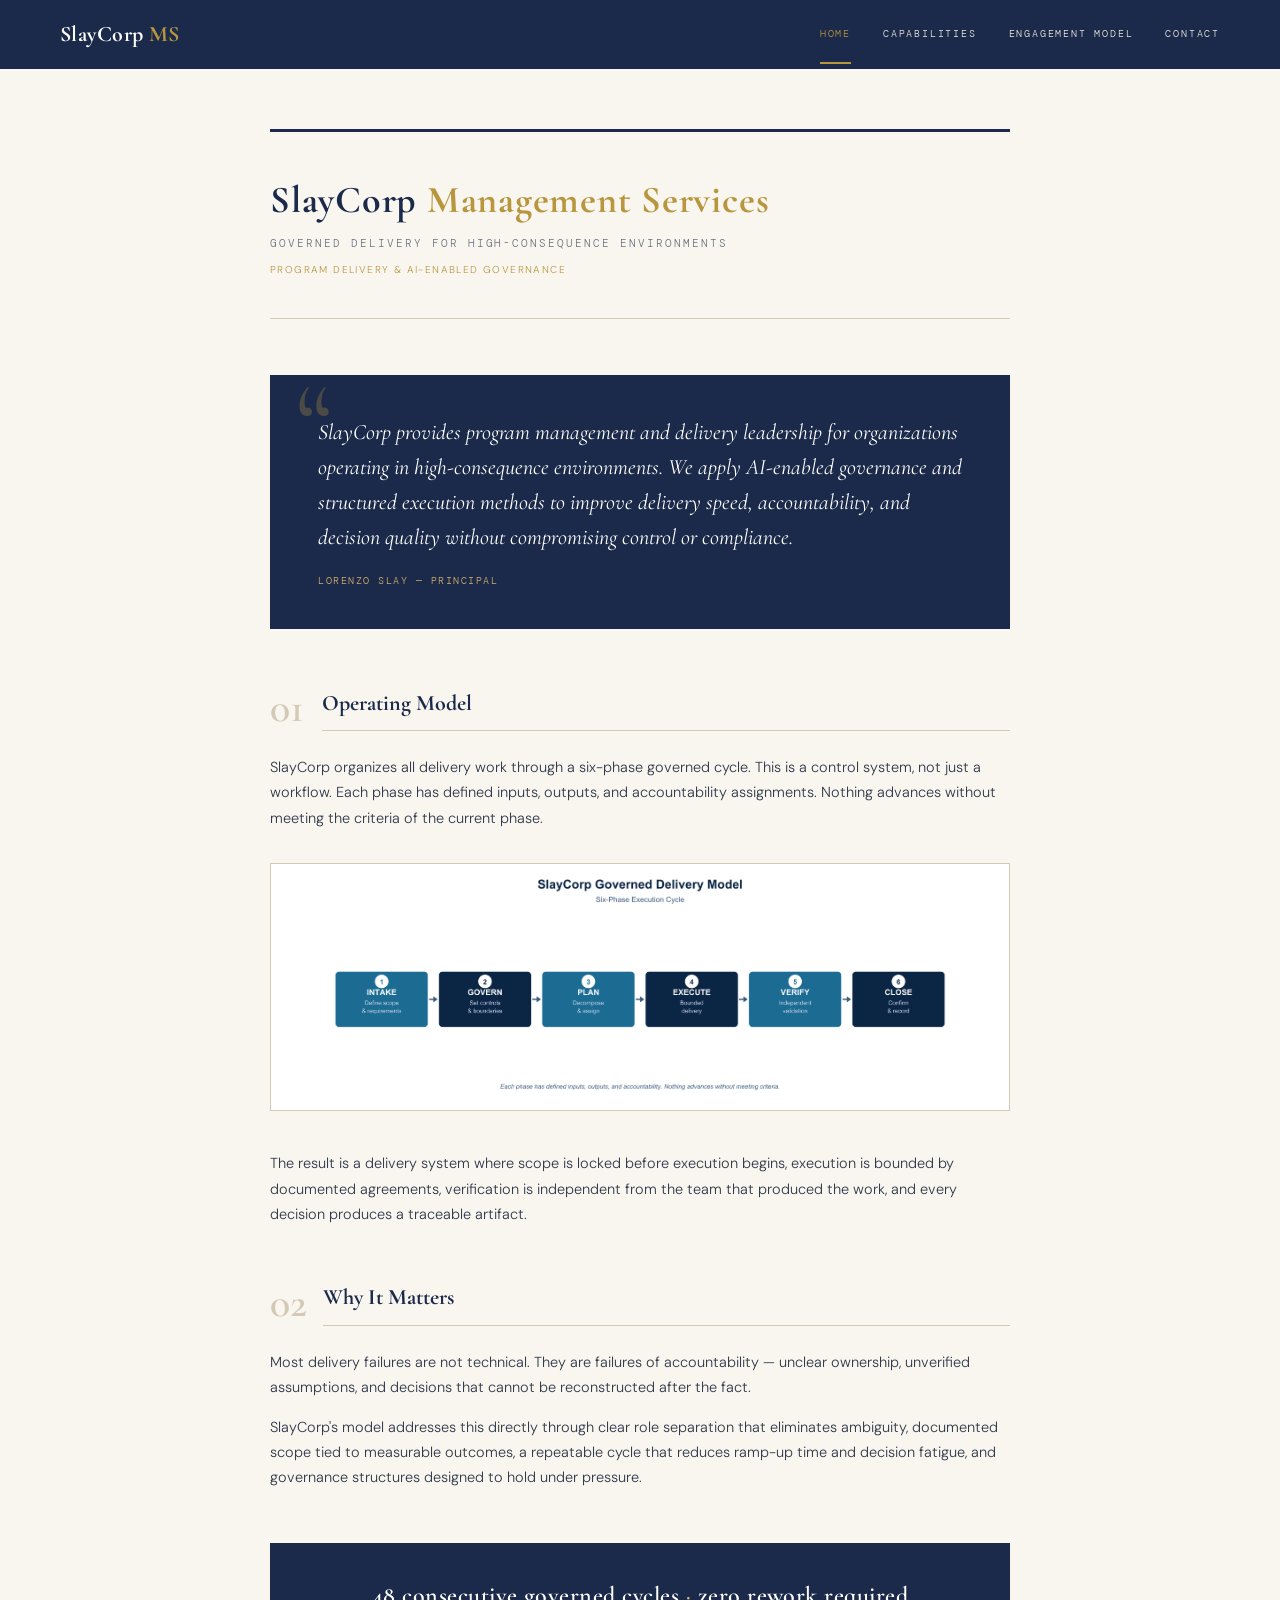
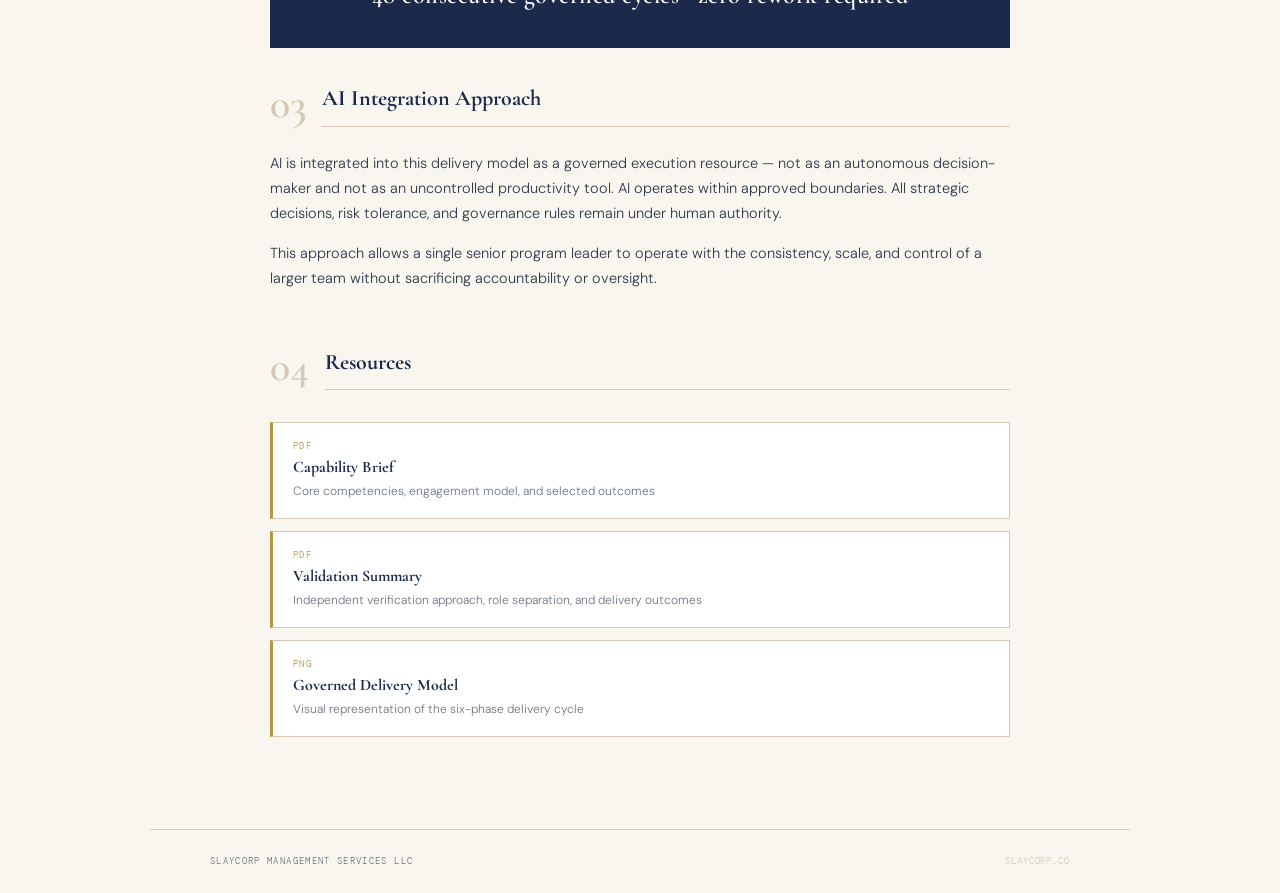
==== index.html @ b7ca0989 "Add SlayCorp.co four-page website — SC-SITE-001 Four-page static site for SlayCorp Management Servic" ====
<!DOCTYPE html>
<html lang="en">
<head>
<meta charset="UTF-8">
<meta name="viewport" content="width=device-width, initial-scale=1.0">
<title>SlayCorp Management Services — Governed Delivery for High-Consequence Environments</title>
<meta name="description" content="SlayCorp delivers complex programs using a governance-first execution model designed for high-consequence environments.">
<link href="https://fonts.googleapis.com/css2?family=Cormorant+Garamond:ital,wght@0,400;0,600;0,700;1,400&family=DM+Sans:wght@300;400;500&family=DM+Mono:wght@400&display=swap" rel="stylesheet">
<link rel="stylesheet" href="styles.css">
</head>
<body>

<!-- NAVIGATION -->
<nav class="site-nav">
  <a href="index.html" class="nav-brand">SlayCorp <span>MS</span></a>
  <button class="nav-toggle" aria-label="Toggle navigation" onclick="document.querySelector('.nav-links').classList.toggle('open')">&#9776;</button>
  <ul class="nav-links">
    <li><a href="index.html" class="active">Home</a></li>
    <li><a href="capabilities.html">Capabilities</a></li>
    <li><a href="engagement.html">Engagement Model</a></li>
    <li><a href="contact.html">Contact</a></li>
  </ul>
</nav>

<div class="page">

  <!-- HERO -->
  <div class="hero">
    <div class="hero-company">SlayCorp <span>Management Services</span></div>
    <div class="hero-tagline">Governed Delivery for High-Consequence Environments</div>
    <div class="hero-subtitle">Program Delivery &amp; AI-Enabled Governance</div>
  </div>

  <!-- EXECUTIVE POSITIONING -->
  <div class="opening">
    <p>SlayCorp provides program management and delivery leadership for organizations operating in high-consequence environments. We apply AI-enabled governance and structured execution methods to improve delivery speed, accountability, and decision quality without compromising control or compliance.</p>
    <div class="opening-attr">Lorenzo Slay — Principal</div>
  </div>

  <!-- OPERATING MODEL -->
  <div class="section">
    <div class="section-header">
      <div class="section-num">01</div>
      <div class="section-title">Operating Model</div>
    </div>
    <p>SlayCorp organizes all delivery work through a six-phase governed cycle. This is a control system, not just a workflow. Each phase has defined inputs, outputs, and accountability assignments. Nothing advances without meeting the criteria of the current phase.</p>

    <div class="diagram-container">
      <img src="assets/governed-delivery-model.png" alt="SlayCorp Governed Delivery Model — Intake, Govern, Plan, Execute, Verify, Close">
    </div>

    <p>The result is a delivery system where scope is locked before execution begins, execution is bounded by documented agreements, verification is independent from the team that produced the work, and every decision produces a traceable artifact.</p>
  </div>

  <!-- WHY IT MATTERS -->
  <div class="section">
    <div class="section-header">
      <div class="section-num">02</div>
      <div class="section-title">Why It Matters</div>
    </div>
    <p>Most delivery failures are not technical. They are failures of accountability — unclear ownership, unverified assumptions, and decisions that cannot be reconstructed after the fact.</p>
    <p>SlayCorp's model addresses this directly through clear role separation that eliminates ambiguity, documented scope tied to measurable outcomes, a repeatable cycle that reduces ramp-up time and decision fatigue, and governance structures designed to hold under pressure.</p>
  </div>

  <!-- PULL QUOTE -->
  <div class="pull-quote">
    <div class="pull-quote-text">48 consecutive governed cycles <span>·</span> zero rework required</div>
  </div>

  <!-- AI INTEGRATION -->
  <div class="section">
    <div class="section-header">
      <div class="section-num">03</div>
      <div class="section-title">AI Integration Approach</div>
    </div>
    <p>AI is integrated into this delivery model as a governed execution resource — not as an autonomous decision-maker and not as an uncontrolled productivity tool. AI operates within approved boundaries. All strategic decisions, risk tolerance, and governance rules remain under human authority.</p>
    <p>This approach allows a single senior program leader to operate with the consistency, scale, and control of a larger team without sacrificing accountability or oversight.</p>
  </div>

  <!-- RESOURCES -->
  <div class="section">
    <div class="section-header">
      <div class="section-num">04</div>
      <div class="section-title">Resources</div>
    </div>
    <div class="downloads">
      <a href="assets/slaycorp-capability-brief.pdf" class="download-link" download>
        <div>
          <div class="download-label">PDF</div>
          <div class="download-title">Capability Brief</div>
          <div class="download-desc">Core competencies, engagement model, and selected outcomes</div>
        </div>
      </a>
      <a href="assets/validation-summary.pdf" class="download-link" download>
        <div>
          <div class="download-label">PDF</div>
          <div class="download-title">Validation Summary</div>
          <div class="download-desc">Independent verification approach, role separation, and delivery outcomes</div>
        </div>
      </a>
      <a href="assets/governed-delivery-model.png" class="download-link" download>
        <div>
          <div class="download-label">PNG</div>
          <div class="download-title">Governed Delivery Model</div>
          <div class="download-desc">Visual representation of the six-phase delivery cycle</div>
        </div>
      </a>
    </div>
  </div>

</div>

<!-- FOOTER -->
<footer class="site-footer">
  <div class="footer-left">SlayCorp Management Services LLC</div>
  <div class="footer-right">slaycorp.co</div>
</footer>

</body>
</html>
---- styles.css ----
/* ── SlayCorp Design System ──────────────────────────
   Extracted from SlayCorp_EngagementProposal_1.html
   Authoritative visual specification per SC-SITE-001
   ──────────────────────────────────────────────────── */

:root {
  --ink: #0f1923;
  --navy: #1B2A4A;
  --gold: #B8963E;
  --gold-light: #D4AF6A;
  --cream: #F9F6F0;
  --mist: #EEE9E0;
  --gray: #6B7280;
  --rule: #D4C9B5;
  --white: #FFFFFF;
}

* { margin: 0; padding: 0; box-sizing: border-box; }

body {
  background: var(--cream);
  color: var(--ink);
  font-family: 'DM Sans', sans-serif;
  font-weight: 300;
  line-height: 1.7;
}

a { color: var(--gold); text-decoration: none; transition: color 0.2s; }
a:hover { color: var(--gold-light); }

/* ── NAVIGATION ─────────────────────────────────── */
.site-nav {
  background: var(--navy);
  padding: 0 60px;
  display: flex;
  justify-content: space-between;
  align-items: center;
  position: sticky;
  top: 0;
  z-index: 100;
}

.nav-brand {
  font-family: 'Cormorant Garamond', serif;
  font-weight: 700;
  font-size: 22px;
  color: var(--white);
  letter-spacing: 0.02em;
  padding: 16px 0;
}

.nav-brand span { color: var(--gold); }

.nav-links {
  display: flex;
  gap: 32px;
  list-style: none;
}

.nav-links a {
  font-family: 'DM Mono', monospace;
  font-size: 10px;
  letter-spacing: 0.18em;
  text-transform: uppercase;
  color: var(--mist);
  padding: 20px 0;
  display: block;
  border-bottom: 2px solid transparent;
  transition: color 0.2s, border-color 0.2s;
}

.nav-links a:hover,
.nav-links a.active {
  color: var(--gold);
  border-bottom-color: var(--gold);
}

.nav-toggle {
  display: none;
  background: none;
  border: none;
  color: var(--white);
  font-size: 24px;
  cursor: pointer;
  padding: 16px 0;
}

/* ── PAGE CONTAINER ─────────────────────────────── */
.page {
  max-width: 860px;
  margin: 0 auto;
  padding: 60px 60px 40px;
}

/* ── MASTHEAD / HERO ────────────────────────────── */
.hero {
  border-top: 3px solid var(--navy);
  border-bottom: 1px solid var(--rule);
  padding: 48px 0 40px;
  margin-bottom: 56px;
}

.hero-company {
  font-family: 'Cormorant Garamond', serif;
  font-weight: 700;
  font-size: 38px;
  letter-spacing: 0.02em;
  color: var(--navy);
  line-height: 1.1;
}

.hero-company span { color: var(--gold); }

.hero-tagline {
  font-family: 'DM Mono', monospace;
  font-size: 11px;
  letter-spacing: 0.18em;
  color: var(--gray);
  text-transform: uppercase;
  margin-top: 12px;
}

.hero-subtitle {
  font-family: 'DM Sans', sans-serif;
  font-size: 10px;
  letter-spacing: 0.14em;
  text-transform: uppercase;
  color: var(--gold);
  margin-top: 8px;
}

/* ── OPENING STATEMENT ──────────────────────────── */
.opening {
  background: var(--navy);
  color: var(--white);
  padding: 40px 48px;
  margin-bottom: 56px;
  position: relative;
}

.opening::before {
  content: '\201C';
  font-family: 'Cormorant Garamond', serif;
  font-size: 120px;
  color: var(--gold);
  opacity: 0.3;
  position: absolute;
  top: -10px;
  left: 24px;
  line-height: 1;
}

.opening p {
  font-family: 'Cormorant Garamond', serif;
  font-size: 22px;
  font-weight: 400;
  font-style: italic;
  line-height: 1.6;
  color: var(--white);
  position: relative;
  z-index: 1;
}

.opening-attr {
  font-family: 'DM Mono', monospace;
  font-size: 10px;
  letter-spacing: 0.15em;
  color: var(--gold-light);
  margin-top: 16px;
  text-transform: uppercase;
  position: relative;
  z-index: 1;
}

/* ── SECTIONS ───────────────────────────────────── */
.section { margin-bottom: 52px; }

.section-header {
  display: flex;
  align-items: center;
  gap: 16px;
  margin-bottom: 24px;
}

.section-num {
  font-family: 'Cormorant Garamond', serif;
  font-size: 42px;
  font-weight: 600;
  color: var(--rule);
  line-height: 1;
  min-width: 36px;
}

.section-title {
  font-family: 'Cormorant Garamond', serif;
  font-size: 22px;
  font-weight: 700;
  color: var(--navy);
  border-bottom: 1px solid var(--rule);
  padding-bottom: 8px;
  flex: 1;
}

.section p {
  font-size: 14.5px;
  color: #2D3748;
  margin-bottom: 14px;
  line-height: 1.75;
}

/* ── CAPABILITY CARDS ───────────────────────────── */
.capability-grid {
  display: grid;
  grid-template-columns: 1fr;
  gap: 16px;
  margin: 24px 0;
}

.capability-card {
  border-top: 3px solid var(--gold);
  background: var(--white);
  padding: 24px;
}

.capability-card h3 {
  font-family: 'Cormorant Garamond', serif;
  font-size: 17px;
  font-weight: 700;
  color: var(--navy);
  margin-bottom: 10px;
}

.capability-card p {
  font-size: 13.5px;
  color: var(--gray);
  line-height: 1.65;
}

/* ── DIFFERENTIATOR CARDS ───────────────────────── */
.diff-grid {
  display: grid;
  grid-template-columns: repeat(2, 1fr);
  gap: 16px;
  margin: 24px 0;
}

.diff-card {
  border-left: 3px solid var(--gold);
  background: var(--white);
  padding: 20px 24px;
}

.diff-card h3 {
  font-family: 'DM Mono', monospace;
  font-size: 10px;
  letter-spacing: 0.14em;
  text-transform: uppercase;
  color: var(--gold);
  margin-bottom: 8px;
}

.diff-card p {
  font-size: 13px;
  color: var(--ink);
  line-height: 1.65;
}

/* ── ENGAGEMENT MODEL PATH ──────────────────────── */
.path-row {
  display: grid;
  grid-template-columns: repeat(4, 1fr);
  gap: 0;
  margin: 24px 0;
}

.path-step {
  padding: 24px 18px;
  background: var(--white);
  border-top: 2px solid var(--rule);
  position: relative;
}

.path-step.active {
  border-top-color: var(--gold);
  background: var(--navy);
}

.path-step::after {
  content: '\2192';
  position: absolute;
  right: -10px;
  top: 50%;
  transform: translateY(-50%);
  color: var(--gold);
  font-size: 16px;
  z-index: 2;
}

.path-step:last-child::after { display: none; }

.path-phase {
  font-family: 'DM Mono', monospace;
  font-size: 9px;
  letter-spacing: 0.2em;
  text-transform: uppercase;
  color: var(--gold);
  margin-bottom: 6px;
}

.path-title {
  font-family: 'Cormorant Garamond', serif;
  font-size: 15px;
  font-weight: 700;
  color: var(--navy);
  margin-bottom: 6px;
  line-height: 1.3;
}

.path-step.active .path-title { color: var(--white); }

.path-detail {
  font-size: 12px;
  color: var(--gray);
  line-height: 1.6;
}

.path-step.active .path-detail { color: #9BADC0; }

/* ── PULL QUOTE ─────────────────────────────────── */
.pull-quote {
  background: var(--navy);
  padding: 36px 48px;
  margin: 32px 0;
  text-align: center;
}

.pull-quote-text {
  font-family: 'Cormorant Garamond', serif;
  font-size: 24px;
  font-weight: 600;
  color: var(--white);
  letter-spacing: 0.02em;
  line-height: 1.4;
}

.pull-quote-text span {
  color: var(--gold-light);
}

/* ── SCOPE TABLE ────────────────────────────────── */
.scope-table {
  width: 100%;
  border-collapse: collapse;
  margin: 16px 0;
}

.scope-table thead tr { background: var(--navy); }

.scope-table thead th {
  font-family: 'DM Mono', monospace;
  font-size: 9px;
  letter-spacing: 0.18em;
  text-transform: uppercase;
  color: var(--white);
  padding: 12px 16px;
  text-align: left;
  font-weight: 400;
}

.scope-table tbody tr { border-bottom: 1px solid var(--rule); }
.scope-table tbody tr:nth-child(even) { background: var(--mist); }

.scope-table tbody td {
  padding: 14px 16px;
  font-size: 13.5px;
  vertical-align: top;
  line-height: 1.6;
}

.scope-table tbody td:first-child {
  font-family: 'Cormorant Garamond', serif;
  font-size: 15px;
  font-weight: 700;
  color: var(--navy);
  white-space: nowrap;
  width: 220px;
}

/* ── DELIVERY MODEL DIAGRAM ─────────────────────── */
.diagram-container {
  margin: 32px 0;
  text-align: center;
}

.diagram-container img {
  max-width: 100%;
  height: auto;
  border: 1px solid var(--rule);
}

/* ── CONTACT GRID ───────────────────────────────── */
.contact-grid {
  display: grid;
  grid-template-columns: 1fr 1fr;
  gap: 40px;
  margin: 24px 0;
}

.contact-block {
  padding: 32px;
  border: 1px solid var(--rule);
  background: var(--white);
}

.contact-block h3 {
  font-family: 'DM Mono', monospace;
  font-size: 9px;
  letter-spacing: 0.18em;
  text-transform: uppercase;
  color: var(--gold);
  margin-bottom: 16px;
}

.contact-block p {
  font-size: 14px;
  line-height: 1.8;
  color: var(--ink);
}

.contact-block .name {
  font-family: 'Cormorant Garamond', serif;
  font-size: 20px;
  font-weight: 700;
  color: var(--navy);
  margin-bottom: 4px;
}

.contact-block .title-line {
  font-size: 13px;
  color: var(--gray);
  margin-bottom: 16px;
}

/* ── DOWNLOAD LINKS ─────────────────────────────── */
.downloads {
  margin: 32px 0;
}

.download-link {
  display: flex;
  align-items: center;
  gap: 16px;
  padding: 16px 20px;
  background: var(--white);
  border: 1px solid var(--rule);
  border-left: 3px solid var(--gold);
  margin-bottom: 12px;
  transition: background 0.2s;
}

.download-link:hover {
  background: var(--mist);
}

.download-label {
  font-family: 'DM Mono', monospace;
  font-size: 9px;
  letter-spacing: 0.14em;
  text-transform: uppercase;
  color: var(--gold);
}

.download-title {
  font-family: 'Cormorant Garamond', serif;
  font-size: 16px;
  font-weight: 700;
  color: var(--navy);
}

.download-desc {
  font-size: 12px;
  color: var(--gray);
}

/* ── FOOTER ─────────────────────────────────────── */
.site-footer {
  border-top: 1px solid var(--rule);
  padding: 24px 60px;
  display: flex;
  justify-content: space-between;
  align-items: center;
  max-width: 980px;
  margin: 0 auto;
}

.footer-left {
  font-family: 'DM Mono', monospace;
  font-size: 9px;
  letter-spacing: 0.15em;
  text-transform: uppercase;
  color: var(--gray);
}

.footer-right {
  font-family: 'DM Mono', monospace;
  font-size: 9px;
  letter-spacing: 0.1em;
  color: var(--rule);
  text-transform: uppercase;
}

/* ── RESPONSIVE ─────────────────────────────────── */
@media (max-width: 768px) {
  .site-nav {
    padding: 0 24px;
    flex-wrap: wrap;
  }

  .nav-toggle { display: block; }

  .nav-links {
    display: none;
    flex-direction: column;
    width: 100%;
    gap: 0;
    padding-bottom: 12px;
  }

  .nav-links.open { display: flex; }

  .nav-links a {
    padding: 12px 0;
    border-bottom: none;
  }

  .page { padding: 40px 24px 32px; }

  .hero-company { font-size: 28px; }

  .opening { padding: 28px 24px; }
  .opening p { font-size: 18px; }

  .diff-grid { grid-template-columns: 1fr; }

  .path-row {
    grid-template-columns: 1fr;
    gap: 12px;
  }

  .path-step::after { display: none; }

  .contact-grid { grid-template-columns: 1fr; }

  .pull-quote { padding: 28px 24px; }
  .pull-quote-text { font-size: 20px; }

  .site-footer {
    flex-direction: column;
    gap: 8px;
    text-align: center;
    padding: 24px;
  }
}

@media (max-width: 480px) {
  .hero-company { font-size: 24px; }
  .section-num { font-size: 32px; }
  .section-title { font-size: 18px; }
}
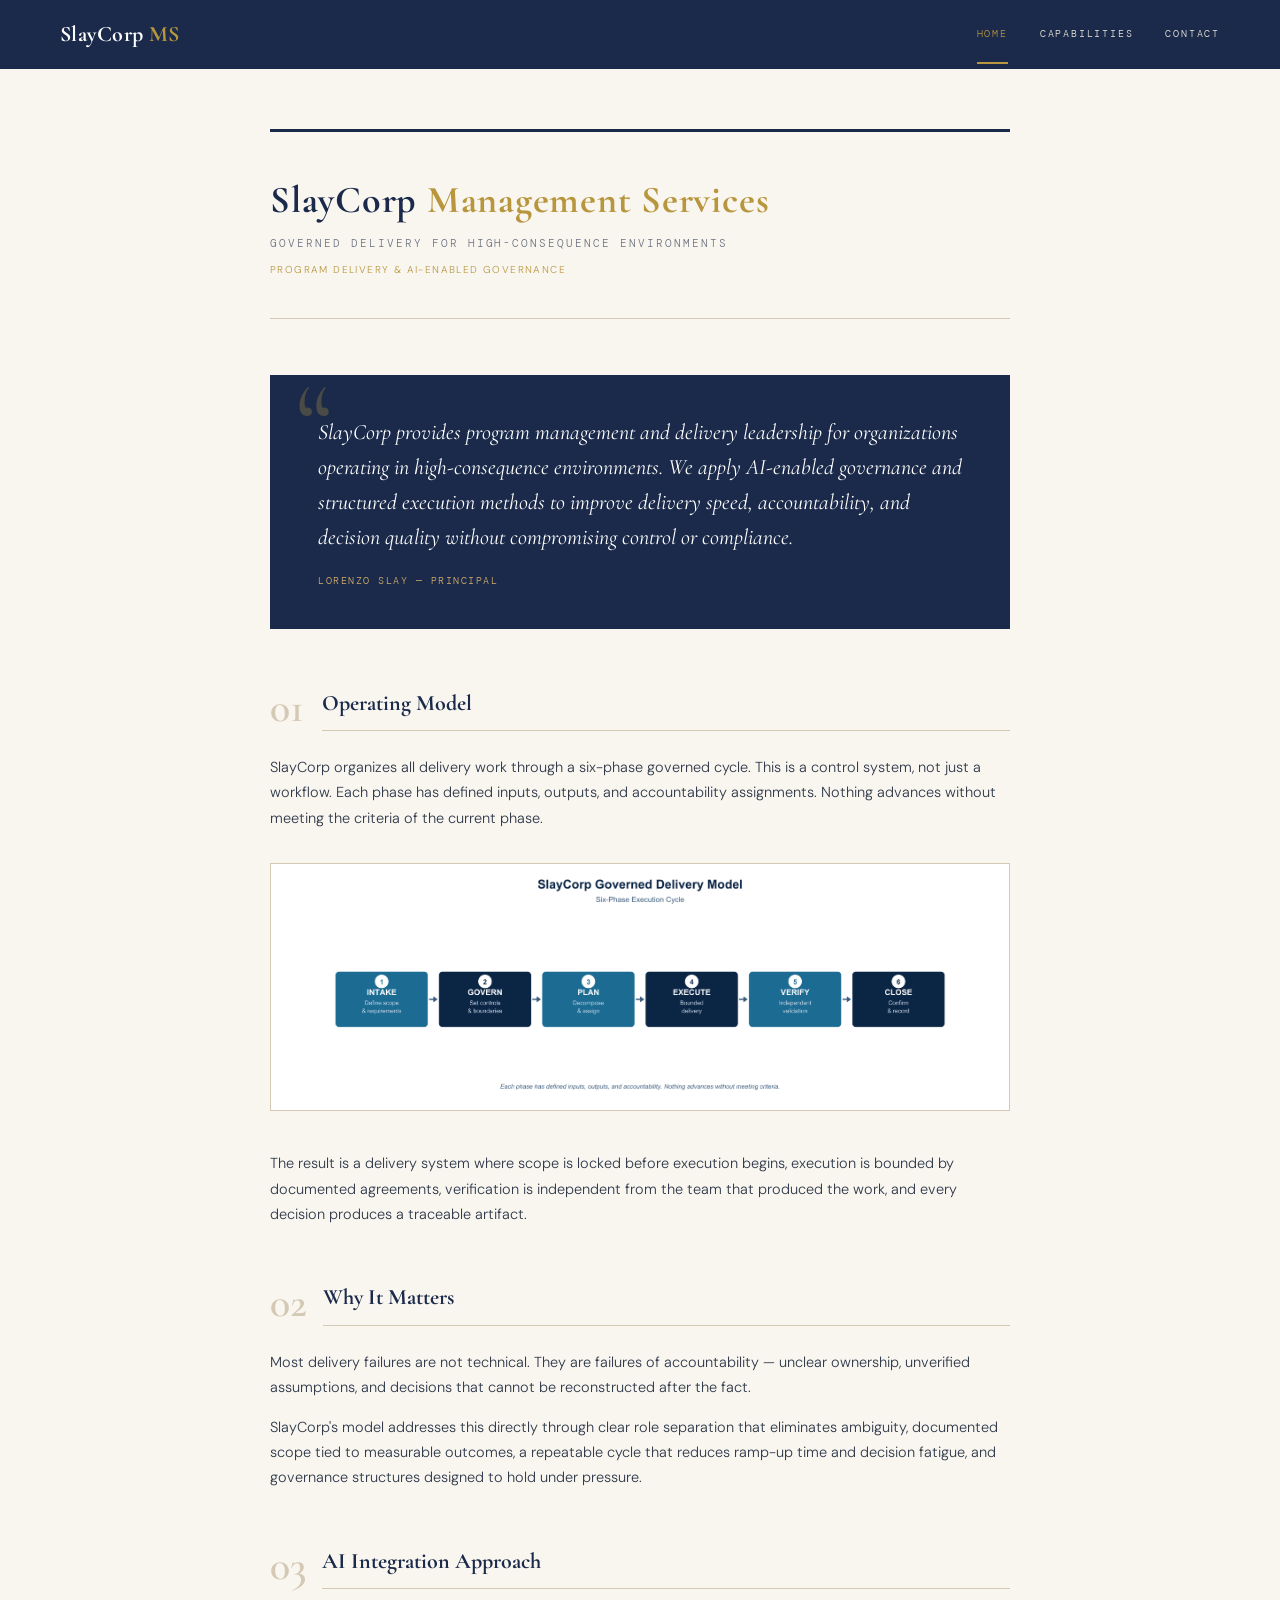
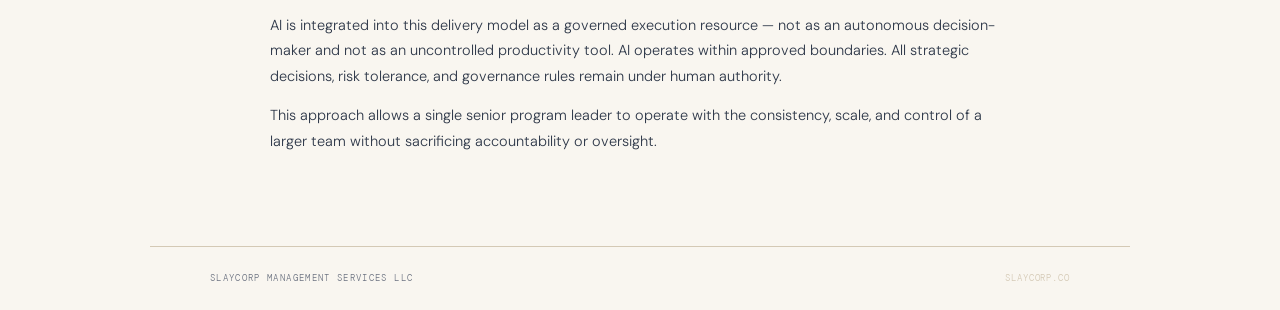
==== commit b87ceb5d: "Remove Resources section and stale cycles stat from home page, deactivate Engagement Model from nav," ====
--- a/index.html
+++ b/index.html
@@ -17,7 +17,6 @@
   <ul class="nav-links">
     <li><a href="index.html" class="active">Home</a></li>
     <li><a href="capabilities.html">Capabilities</a></li>
-    <li><a href="engagement.html">Engagement Model</a></li>
     <li><a href="contact.html">Contact</a></li>
   </ul>
 </nav>
@@ -62,11 +61,6 @@
     <p>SlayCorp's model addresses this directly through clear role separation that eliminates ambiguity, documented scope tied to measurable outcomes, a repeatable cycle that reduces ramp-up time and decision fatigue, and governance structures designed to hold under pressure.</p>
   </div>
 
-  <!-- PULL QUOTE -->
-  <div class="pull-quote">
-    <div class="pull-quote-text">48 consecutive governed cycles <span>·</span> zero rework required</div>
-  </div>
-
   <!-- AI INTEGRATION -->
   <div class="section">
     <div class="section-header">
@@ -75,37 +69,6 @@
     </div>
     <p>AI is integrated into this delivery model as a governed execution resource — not as an autonomous decision-maker and not as an uncontrolled productivity tool. AI operates within approved boundaries. All strategic decisions, risk tolerance, and governance rules remain under human authority.</p>
     <p>This approach allows a single senior program leader to operate with the consistency, scale, and control of a larger team without sacrificing accountability or oversight.</p>
-  </div>
-
-  <!-- RESOURCES -->
-  <div class="section">
-    <div class="section-header">
-      <div class="section-num">04</div>
-      <div class="section-title">Resources</div>
-    </div>
-    <div class="downloads">
-      <a href="assets/slaycorp-capability-brief.pdf" class="download-link" download>
-        <div>
-          <div class="download-label">PDF</div>
-          <div class="download-title">Capability Brief</div>
-          <div class="download-desc">Core competencies, engagement model, and selected outcomes</div>
-        </div>
-      </a>
-      <a href="assets/validation-summary.pdf" class="download-link" download>
-        <div>
-          <div class="download-label">PDF</div>
-          <div class="download-title">Validation Summary</div>
-          <div class="download-desc">Independent verification approach, role separation, and delivery outcomes</div>
-        </div>
-      </a>
-      <a href="assets/governed-delivery-model.png" class="download-link" download>
-        <div>
-          <div class="download-label">PNG</div>
-          <div class="download-title">Governed Delivery Model</div>
-          <div class="download-desc">Visual representation of the six-phase delivery cycle</div>
-        </div>
-      </a>
-    </div>
   </div>
 
 </div>
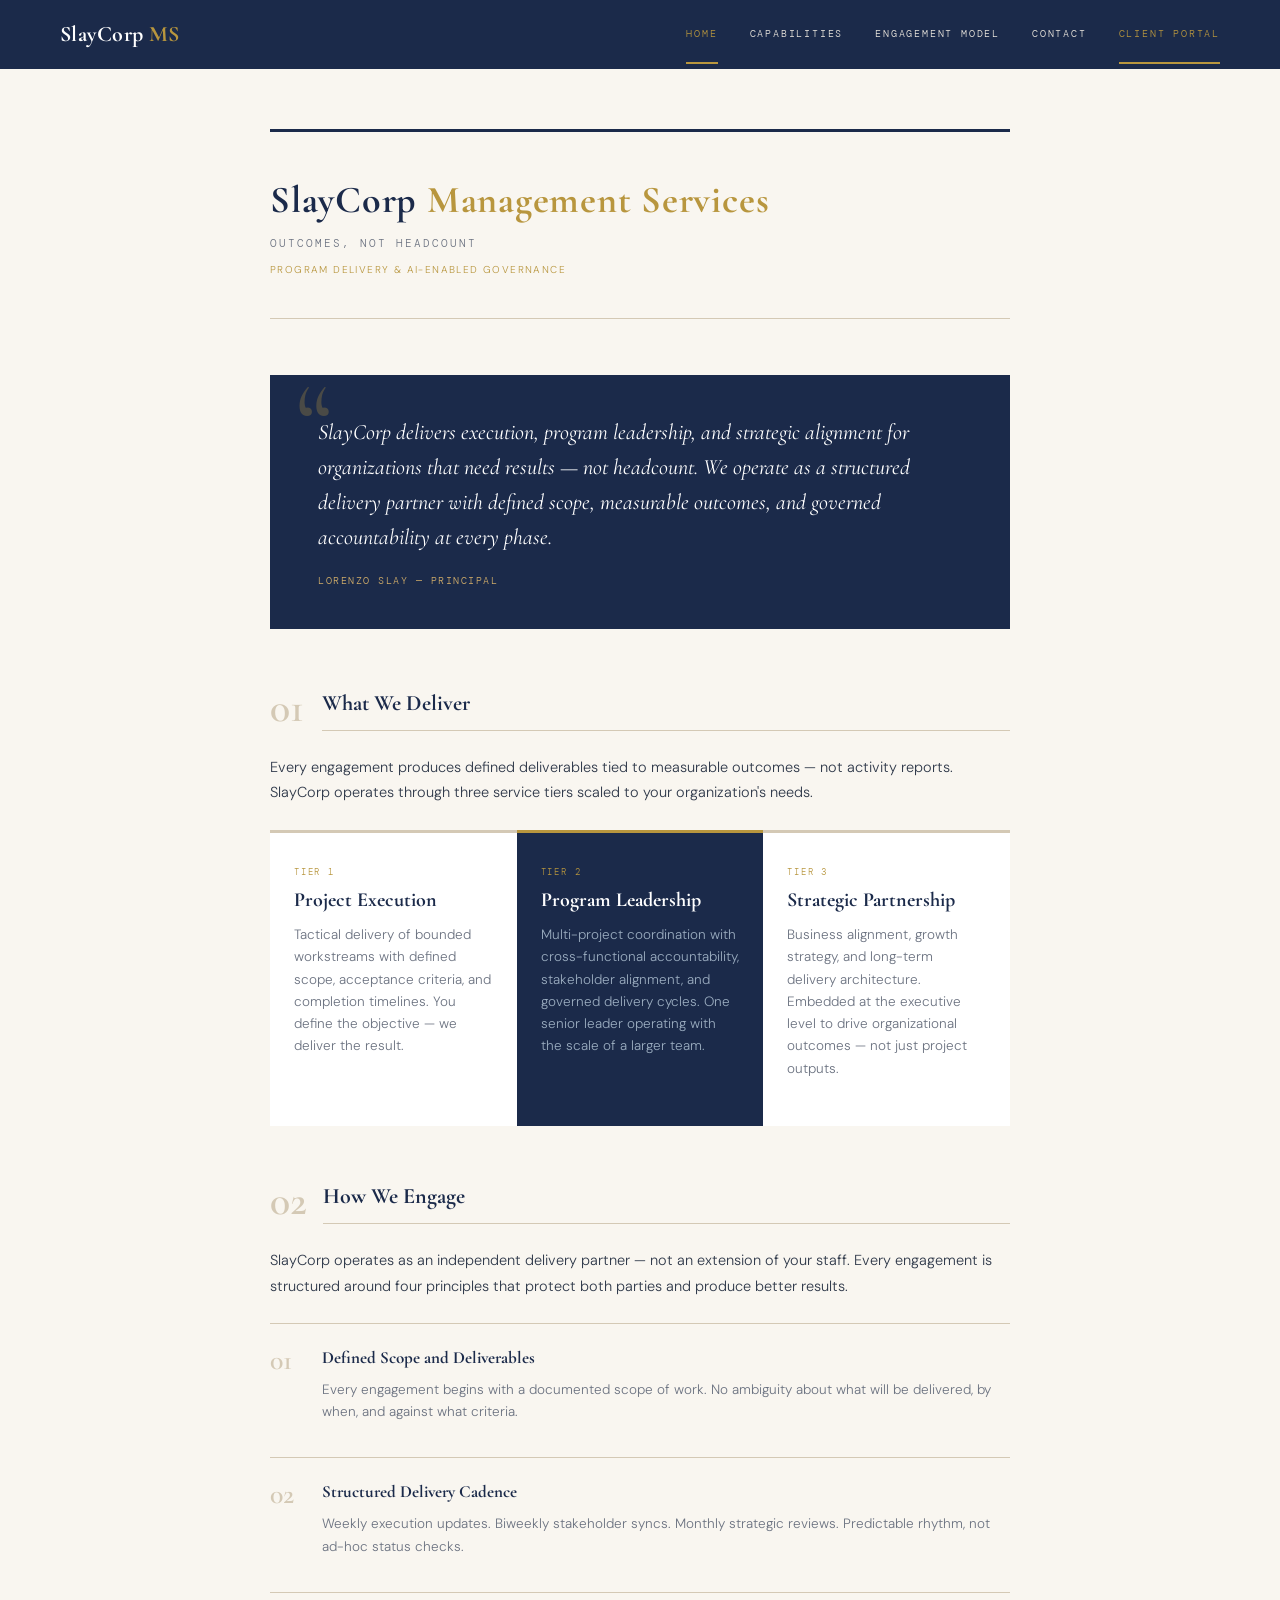
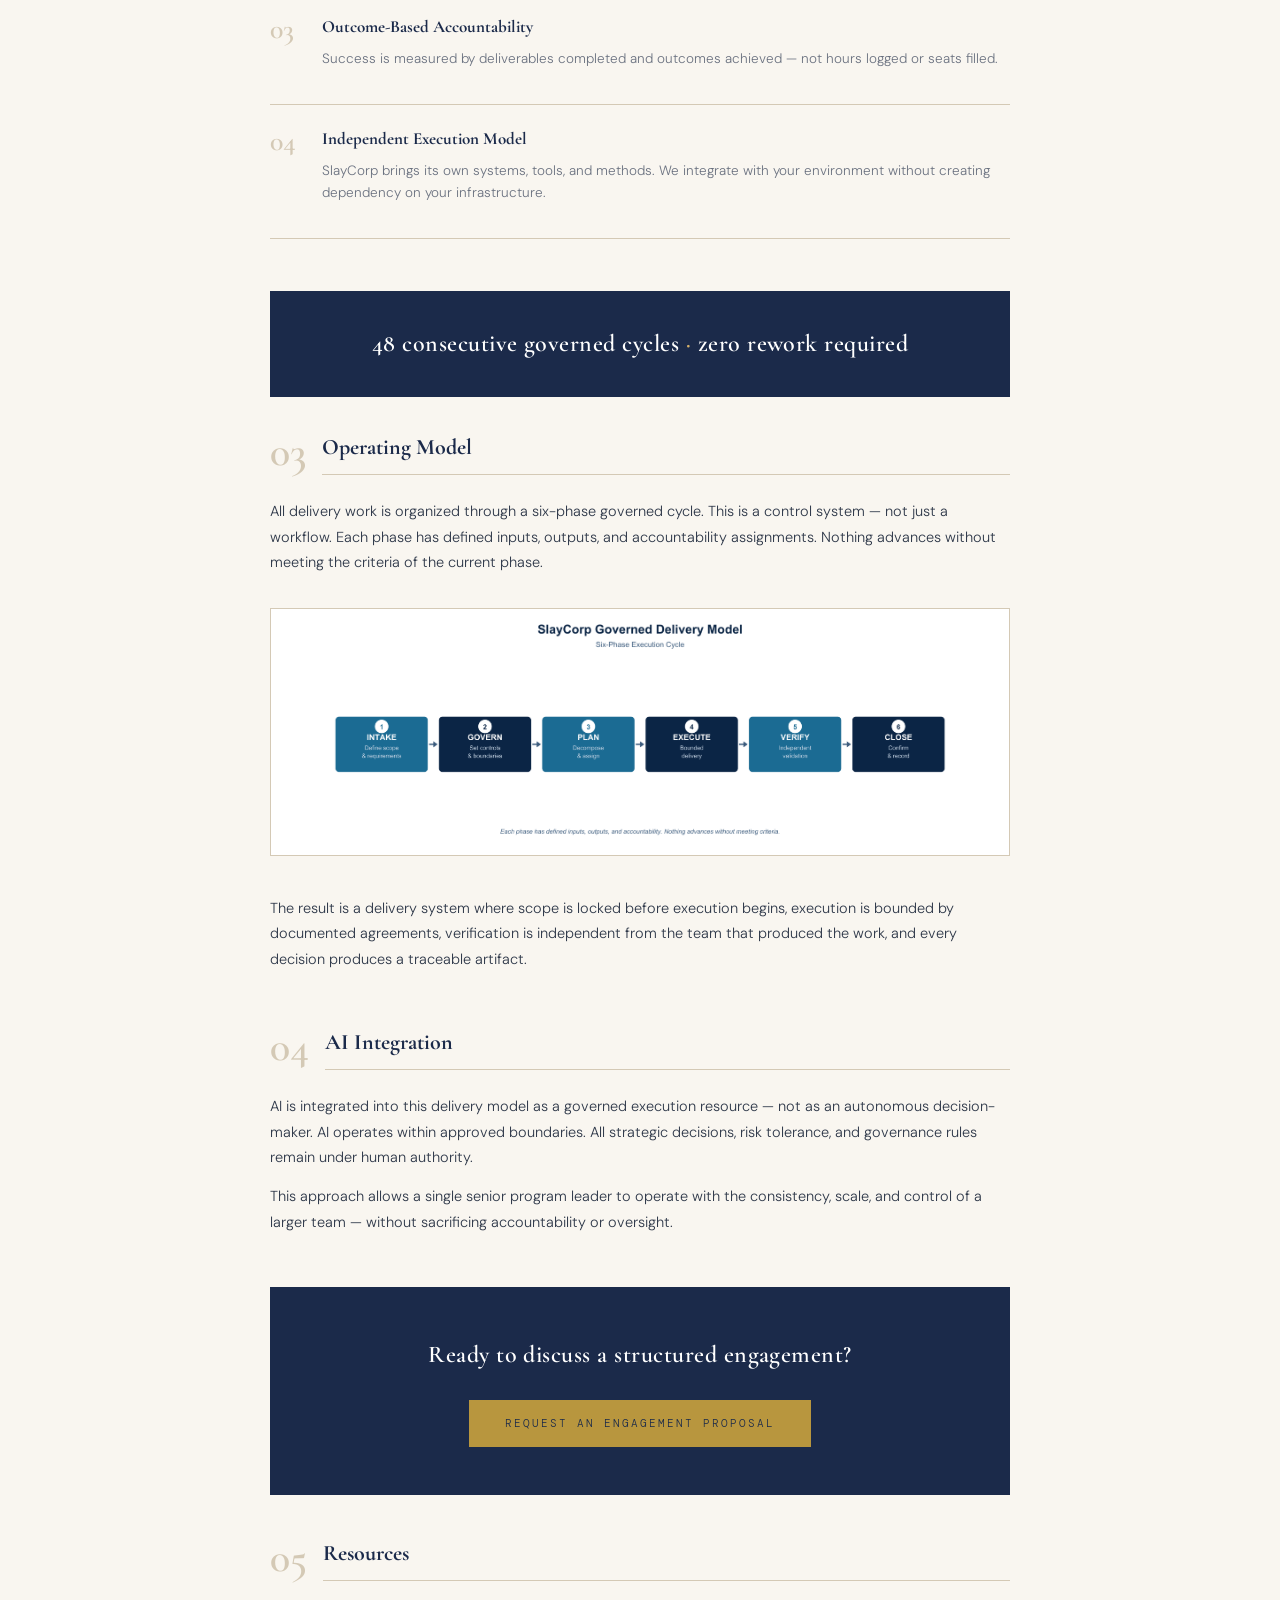
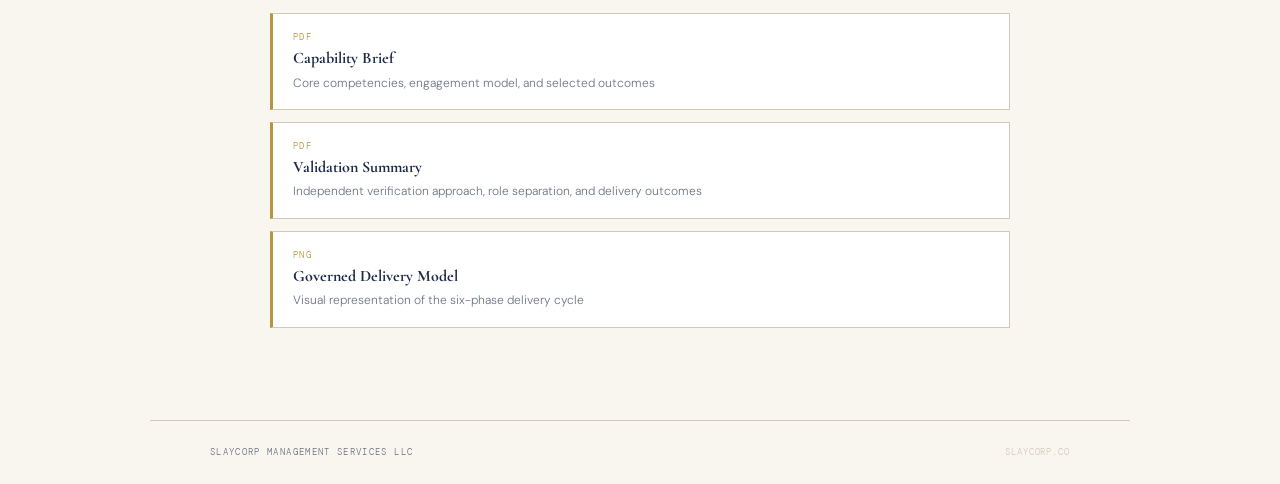
==== commit cf6e6a4d: "feat: outcome-driven website overhaul + NuClearn client portal Rewrite all four pages from capabilit" ====
--- a/index.html
+++ b/index.html
@@ -3,8 +3,8 @@
 <head>
 <meta charset="UTF-8">
 <meta name="viewport" content="width=device-width, initial-scale=1.0">
-<title>SlayCorp Management Services — Governed Delivery for High-Consequence Environments</title>
-<meta name="description" content="SlayCorp delivers complex programs using a governance-first execution model designed for high-consequence environments.">
+<title>SlayCorp Management Services — Outcomes, Not Headcount</title>
+<meta name="description" content="SlayCorp delivers execution, program leadership, and strategic alignment for organizations that need results — not headcount. Governed delivery for high-consequence environments.">
 <link href="https://fonts.googleapis.com/css2?family=Cormorant+Garamond:ital,wght@0,400;0,600;0,700;1,400&family=DM+Sans:wght@300;400;500&family=DM+Mono:wght@400&display=swap" rel="stylesheet">
 <link rel="stylesheet" href="styles.css">
 </head>
@@ -17,7 +17,9 @@
   <ul class="nav-links">
     <li><a href="index.html" class="active">Home</a></li>
     <li><a href="capabilities.html">Capabilities</a></li>
+    <li><a href="engagement.html">Engagement Model</a></li>
     <li><a href="contact.html">Contact</a></li>
+    <li><a href="client/" class="nav-portal">Client Portal</a></li>
   </ul>
 </nav>
 
@@ -26,23 +28,95 @@
   <!-- HERO -->
   <div class="hero">
     <div class="hero-company">SlayCorp <span>Management Services</span></div>
-    <div class="hero-tagline">Governed Delivery for High-Consequence Environments</div>
+    <div class="hero-tagline">Outcomes, Not Headcount</div>
     <div class="hero-subtitle">Program Delivery &amp; AI-Enabled Governance</div>
   </div>
 
-  <!-- EXECUTIVE POSITIONING -->
+  <!-- VALUE PROPOSITION -->
   <div class="opening">
-    <p>SlayCorp provides program management and delivery leadership for organizations operating in high-consequence environments. We apply AI-enabled governance and structured execution methods to improve delivery speed, accountability, and decision quality without compromising control or compliance.</p>
+    <p>SlayCorp delivers execution, program leadership, and strategic alignment for organizations that need results — not headcount. We operate as a structured delivery partner with defined scope, measurable outcomes, and governed accountability at every phase.</p>
     <div class="opening-attr">Lorenzo Slay — Principal</div>
+  </div>
+
+  <!-- WHAT WE DELIVER -->
+  <div class="section">
+    <div class="section-header">
+      <div class="section-num">01</div>
+      <div class="section-title">What We Deliver</div>
+    </div>
+    <p>Every engagement produces defined deliverables tied to measurable outcomes — not activity reports. SlayCorp operates through three service tiers scaled to your organization's needs.</p>
+
+    <div class="tier-grid">
+      <div class="tier-card">
+        <div class="tier-label">Tier 1</div>
+        <div class="tier-name">Project Execution</div>
+        <p>Tactical delivery of bounded workstreams with defined scope, acceptance criteria, and completion timelines. You define the objective — we deliver the result.</p>
+      </div>
+      <div class="tier-card tier-featured">
+        <div class="tier-label">Tier 2</div>
+        <div class="tier-name">Program Leadership</div>
+        <p>Multi-project coordination with cross-functional accountability, stakeholder alignment, and governed delivery cycles. One senior leader operating with the scale of a larger team.</p>
+      </div>
+      <div class="tier-card">
+        <div class="tier-label">Tier 3</div>
+        <div class="tier-name">Strategic Partnership</div>
+        <p>Business alignment, growth strategy, and long-term delivery architecture. Embedded at the executive level to drive organizational outcomes — not just project outputs.</p>
+      </div>
+    </div>
+  </div>
+
+  <!-- HOW WE ENGAGE -->
+  <div class="section">
+    <div class="section-header">
+      <div class="section-num">02</div>
+      <div class="section-title">How We Engage</div>
+    </div>
+    <p>SlayCorp operates as an independent delivery partner — not an extension of your staff. Every engagement is structured around four principles that protect both parties and produce better results.</p>
+
+    <div class="engage-grid">
+      <div class="engage-item">
+        <div class="engage-num">01</div>
+        <div class="engage-content">
+          <h3>Defined Scope and Deliverables</h3>
+          <p>Every engagement begins with a documented scope of work. No ambiguity about what will be delivered, by when, and against what criteria.</p>
+        </div>
+      </div>
+      <div class="engage-item">
+        <div class="engage-num">02</div>
+        <div class="engage-content">
+          <h3>Structured Delivery Cadence</h3>
+          <p>Weekly execution updates. Biweekly stakeholder syncs. Monthly strategic reviews. Predictable rhythm, not ad-hoc status checks.</p>
+        </div>
+      </div>
+      <div class="engage-item">
+        <div class="engage-num">03</div>
+        <div class="engage-content">
+          <h3>Outcome-Based Accountability</h3>
+          <p>Success is measured by deliverables completed and outcomes achieved — not hours logged or seats filled.</p>
+        </div>
+      </div>
+      <div class="engage-item">
+        <div class="engage-num">04</div>
+        <div class="engage-content">
+          <h3>Independent Execution Model</h3>
+          <p>SlayCorp brings its own systems, tools, and methods. We integrate with your environment without creating dependency on your infrastructure.</p>
+        </div>
+      </div>
+    </div>
+  </div>
+
+  <!-- PULL QUOTE -->
+  <div class="pull-quote">
+    <div class="pull-quote-text">48 consecutive governed cycles <span>·</span> zero rework required</div>
   </div>
 
   <!-- OPERATING MODEL -->
   <div class="section">
     <div class="section-header">
-      <div class="section-num">01</div>
+      <div class="section-num">03</div>
       <div class="section-title">Operating Model</div>
     </div>
-    <p>SlayCorp organizes all delivery work through a six-phase governed cycle. This is a control system, not just a workflow. Each phase has defined inputs, outputs, and accountability assignments. Nothing advances without meeting the criteria of the current phase.</p>
+    <p>All delivery work is organized through a six-phase governed cycle. This is a control system — not just a workflow. Each phase has defined inputs, outputs, and accountability assignments. Nothing advances without meeting the criteria of the current phase.</p>
 
     <div class="diagram-container">
       <img src="assets/governed-delivery-model.png" alt="SlayCorp Governed Delivery Model — Intake, Govern, Plan, Execute, Verify, Close">
@@ -51,24 +125,51 @@
     <p>The result is a delivery system where scope is locked before execution begins, execution is bounded by documented agreements, verification is independent from the team that produced the work, and every decision produces a traceable artifact.</p>
   </div>
 
-  <!-- WHY IT MATTERS -->
-  <div class="section">
-    <div class="section-header">
-      <div class="section-num">02</div>
-      <div class="section-title">Why It Matters</div>
-    </div>
-    <p>Most delivery failures are not technical. They are failures of accountability — unclear ownership, unverified assumptions, and decisions that cannot be reconstructed after the fact.</p>
-    <p>SlayCorp's model addresses this directly through clear role separation that eliminates ambiguity, documented scope tied to measurable outcomes, a repeatable cycle that reduces ramp-up time and decision fatigue, and governance structures designed to hold under pressure.</p>
-  </div>
-
   <!-- AI INTEGRATION -->
   <div class="section">
     <div class="section-header">
-      <div class="section-num">03</div>
-      <div class="section-title">AI Integration Approach</div>
+      <div class="section-num">04</div>
+      <div class="section-title">AI Integration</div>
     </div>
-    <p>AI is integrated into this delivery model as a governed execution resource — not as an autonomous decision-maker and not as an uncontrolled productivity tool. AI operates within approved boundaries. All strategic decisions, risk tolerance, and governance rules remain under human authority.</p>
-    <p>This approach allows a single senior program leader to operate with the consistency, scale, and control of a larger team without sacrificing accountability or oversight.</p>
+    <p>AI is integrated into this delivery model as a governed execution resource — not as an autonomous decision-maker. AI operates within approved boundaries. All strategic decisions, risk tolerance, and governance rules remain under human authority.</p>
+    <p>This approach allows a single senior program leader to operate with the consistency, scale, and control of a larger team — without sacrificing accountability or oversight.</p>
+  </div>
+
+  <!-- CTA -->
+  <div class="cta-block">
+    <div class="cta-text">Ready to discuss a structured engagement?</div>
+    <a href="contact.html" class="cta-button">Request an Engagement Proposal</a>
+  </div>
+
+  <!-- RESOURCES -->
+  <div class="section">
+    <div class="section-header">
+      <div class="section-num">05</div>
+      <div class="section-title">Resources</div>
+    </div>
+    <div class="downloads">
+      <a href="assets/slaycorp-capability-brief.pdf" class="download-link" download>
+        <div>
+          <div class="download-label">PDF</div>
+          <div class="download-title">Capability Brief</div>
+          <div class="download-desc">Core competencies, engagement model, and selected outcomes</div>
+        </div>
+      </a>
+      <a href="assets/validation-summary.pdf" class="download-link" download>
+        <div>
+          <div class="download-label">PDF</div>
+          <div class="download-title">Validation Summary</div>
+          <div class="download-desc">Independent verification approach, role separation, and delivery outcomes</div>
+        </div>
+      </a>
+      <a href="assets/governed-delivery-model.png" class="download-link" download>
+        <div>
+          <div class="download-label">PNG</div>
+          <div class="download-title">Governed Delivery Model</div>
+          <div class="download-desc">Visual representation of the six-phase delivery cycle</div>
+        </div>
+      </a>
+    </div>
   </div>
 
 </div>
--- a/styles.css
+++ b/styles.css
@@ -509,6 +509,294 @@
   text-transform: uppercase;
 }
 
+/* ── TIER CARDS ─────────────────────────────────── */
+.tier-grid {
+  display: grid;
+  grid-template-columns: repeat(3, 1fr);
+  gap: 0;
+  margin: 24px 0;
+}
+
+.tier-card {
+  padding: 32px 24px;
+  background: var(--white);
+  border-top: 3px solid var(--rule);
+  position: relative;
+}
+
+.tier-card.tier-featured {
+  border-top-color: var(--gold);
+  background: var(--navy);
+}
+
+.tier-label {
+  font-family: 'DM Mono', monospace;
+  font-size: 9px;
+  letter-spacing: 0.2em;
+  text-transform: uppercase;
+  color: var(--gold);
+  margin-bottom: 8px;
+}
+
+.tier-name {
+  font-family: 'Cormorant Garamond', serif;
+  font-size: 20px;
+  font-weight: 700;
+  color: var(--navy);
+  margin-bottom: 12px;
+  line-height: 1.2;
+}
+
+.tier-featured .tier-name { color: var(--white); }
+
+.tier-card p {
+  font-size: 13.5px;
+  color: var(--gray);
+  line-height: 1.65;
+}
+
+.tier-featured p { color: #9BADC0; }
+
+.tier-details {
+  margin-top: 16px;
+  padding-top: 12px;
+  border-top: 1px solid var(--rule);
+}
+
+.tier-featured .tier-details { border-top-color: rgba(184, 150, 62, 0.3); }
+
+.tier-detail-label {
+  font-family: 'DM Mono', monospace;
+  font-size: 9px;
+  letter-spacing: 0.14em;
+  text-transform: uppercase;
+  color: var(--gold);
+  margin-top: 8px;
+}
+
+.tier-detail-text {
+  font-size: 12.5px;
+  color: var(--gray);
+  line-height: 1.5;
+  margin-bottom: 4px;
+}
+
+.tier-featured .tier-detail-text { color: #9BADC0; }
+
+/* ── ENGAGEMENT GRID ───────────────────────────── */
+.engage-grid {
+  margin: 24px 0;
+}
+
+.engage-item {
+  display: flex;
+  gap: 20px;
+  padding: 20px 0;
+  border-bottom: 1px solid var(--rule);
+}
+
+.engage-item:first-child { border-top: 1px solid var(--rule); }
+
+.engage-num {
+  font-family: 'Cormorant Garamond', serif;
+  font-size: 28px;
+  font-weight: 600;
+  color: var(--rule);
+  line-height: 1;
+  min-width: 32px;
+  padding-top: 2px;
+}
+
+.engage-content h3 {
+  font-family: 'Cormorant Garamond', serif;
+  font-size: 17px;
+  font-weight: 700;
+  color: var(--navy);
+  margin-bottom: 6px;
+}
+
+.engage-content p {
+  font-size: 13.5px;
+  color: var(--gray);
+  line-height: 1.65;
+}
+
+/* ── CTA BLOCK ─────────────────────────────────── */
+.cta-block {
+  background: var(--navy);
+  padding: 48px;
+  margin: 40px 0;
+  text-align: center;
+}
+
+.cta-text {
+  font-family: 'Cormorant Garamond', serif;
+  font-size: 24px;
+  font-weight: 600;
+  color: var(--white);
+  margin-bottom: 24px;
+  letter-spacing: 0.02em;
+}
+
+.cta-button {
+  display: inline-block;
+  font-family: 'DM Mono', monospace;
+  font-size: 11px;
+  letter-spacing: 0.18em;
+  text-transform: uppercase;
+  color: var(--navy);
+  background: var(--gold);
+  padding: 14px 36px;
+  border: none;
+  cursor: pointer;
+  transition: background 0.2s, color 0.2s;
+}
+
+.cta-button:hover {
+  background: var(--gold-light);
+  color: var(--navy);
+}
+
+/* ── NAV PORTAL LINK ───────────────────────────── */
+.nav-portal {
+  color: var(--gold) !important;
+  border-bottom-color: var(--gold) !important;
+}
+
+/* ── CLIENT PORTAL STYLES ──────────────────────── */
+.portal-header {
+  background: var(--navy);
+  color: var(--white);
+  padding: 32px 48px;
+  margin-bottom: 40px;
+  display: flex;
+  justify-content: space-between;
+  align-items: center;
+}
+
+.portal-client {
+  font-family: 'Cormorant Garamond', serif;
+  font-size: 26px;
+  font-weight: 700;
+  color: var(--white);
+}
+
+.portal-client span { color: var(--gold); }
+
+.portal-status {
+  font-family: 'DM Mono', monospace;
+  font-size: 9px;
+  letter-spacing: 0.18em;
+  text-transform: uppercase;
+  color: var(--gold);
+  background: rgba(184, 150, 62, 0.15);
+  padding: 8px 16px;
+  border: 1px solid var(--gold);
+}
+
+.portal-section {
+  margin-bottom: 40px;
+}
+
+.portal-section-title {
+  font-family: 'DM Mono', monospace;
+  font-size: 10px;
+  letter-spacing: 0.18em;
+  text-transform: uppercase;
+  color: var(--gold);
+  margin-bottom: 16px;
+  padding-bottom: 8px;
+  border-bottom: 1px solid var(--rule);
+}
+
+.doc-list {
+  list-style: none;
+}
+
+.doc-item {
+  display: flex;
+  align-items: center;
+  gap: 16px;
+  padding: 14px 20px;
+  background: var(--white);
+  border: 1px solid var(--rule);
+  border-left: 3px solid var(--gold);
+  margin-bottom: 8px;
+  transition: background 0.2s;
+}
+
+.doc-item:hover { background: var(--mist); }
+
+.doc-type {
+  font-family: 'DM Mono', monospace;
+  font-size: 9px;
+  letter-spacing: 0.14em;
+  text-transform: uppercase;
+  color: var(--gold);
+  min-width: 36px;
+}
+
+.doc-name {
+  font-family: 'Cormorant Garamond', serif;
+  font-size: 16px;
+  font-weight: 700;
+  color: var(--navy);
+}
+
+.doc-desc {
+  font-size: 12px;
+  color: var(--gray);
+}
+
+.update-entry {
+  padding: 16px 0;
+  border-bottom: 1px solid var(--rule);
+}
+
+.update-date {
+  font-family: 'DM Mono', monospace;
+  font-size: 9px;
+  letter-spacing: 0.14em;
+  text-transform: uppercase;
+  color: var(--gold);
+  margin-bottom: 6px;
+}
+
+.update-text {
+  font-size: 14px;
+  color: var(--ink);
+  line-height: 1.7;
+}
+
+.cadence-grid {
+  display: grid;
+  grid-template-columns: repeat(2, 1fr);
+  gap: 16px;
+  margin-top: 16px;
+}
+
+.cadence-item {
+  padding: 20px 24px;
+  background: var(--white);
+  border-top: 2px solid var(--gold);
+}
+
+.cadence-freq {
+  font-family: 'DM Mono', monospace;
+  font-size: 9px;
+  letter-spacing: 0.14em;
+  text-transform: uppercase;
+  color: var(--gold);
+  margin-bottom: 6px;
+}
+
+.cadence-desc {
+  font-family: 'Cormorant Garamond', serif;
+  font-size: 16px;
+  font-weight: 700;
+  color: var(--navy);
+}
+
 /* ── RESPONSIVE ─────────────────────────────────── */
 @media (max-width: 768px) {
   .site-nav {
@@ -551,6 +839,20 @@
 
   .contact-grid { grid-template-columns: 1fr; }
 
+  .tier-grid { grid-template-columns: 1fr; }
+
+  .cadence-grid { grid-template-columns: 1fr; }
+
+  .cta-block { padding: 32px 24px; }
+  .cta-text { font-size: 20px; }
+
+  .portal-header {
+    flex-direction: column;
+    gap: 16px;
+    text-align: center;
+    padding: 24px;
+  }
+
   .pull-quote { padding: 28px 24px; }
   .pull-quote-text { font-size: 20px; }
 
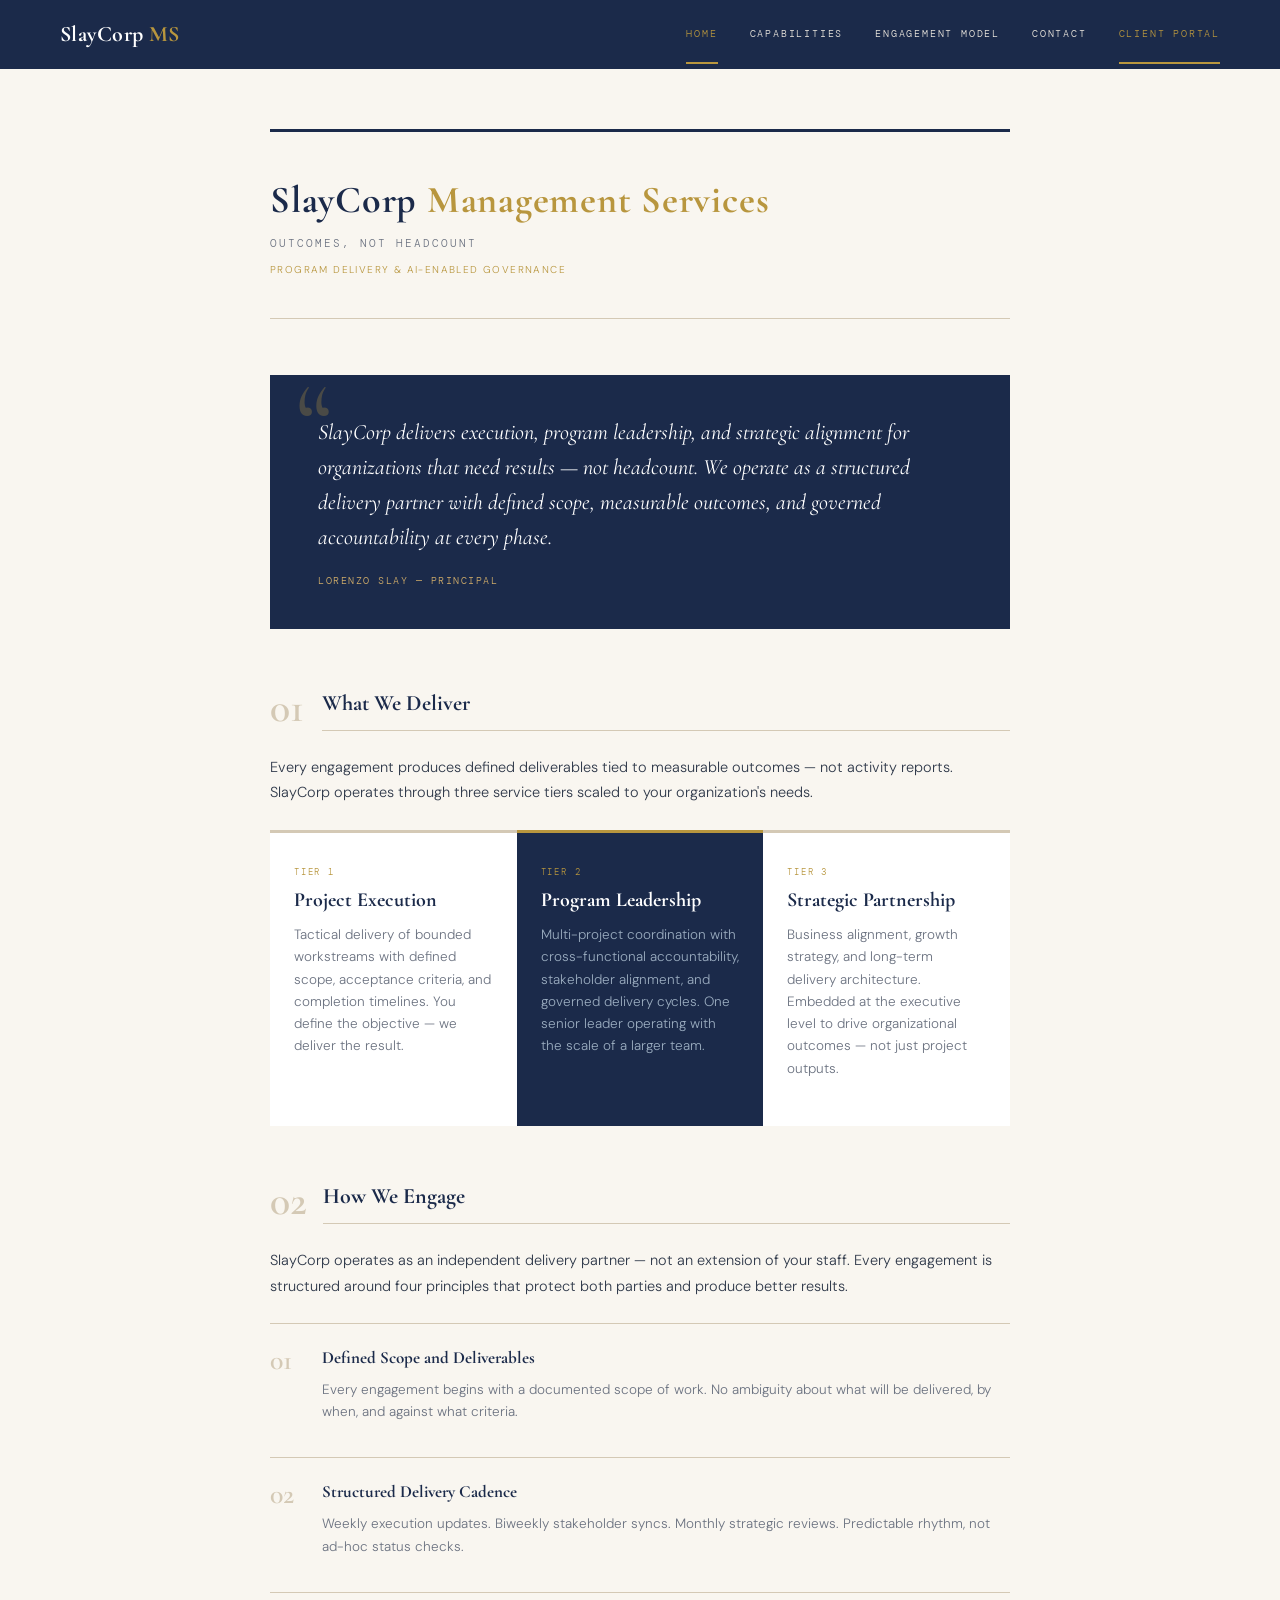
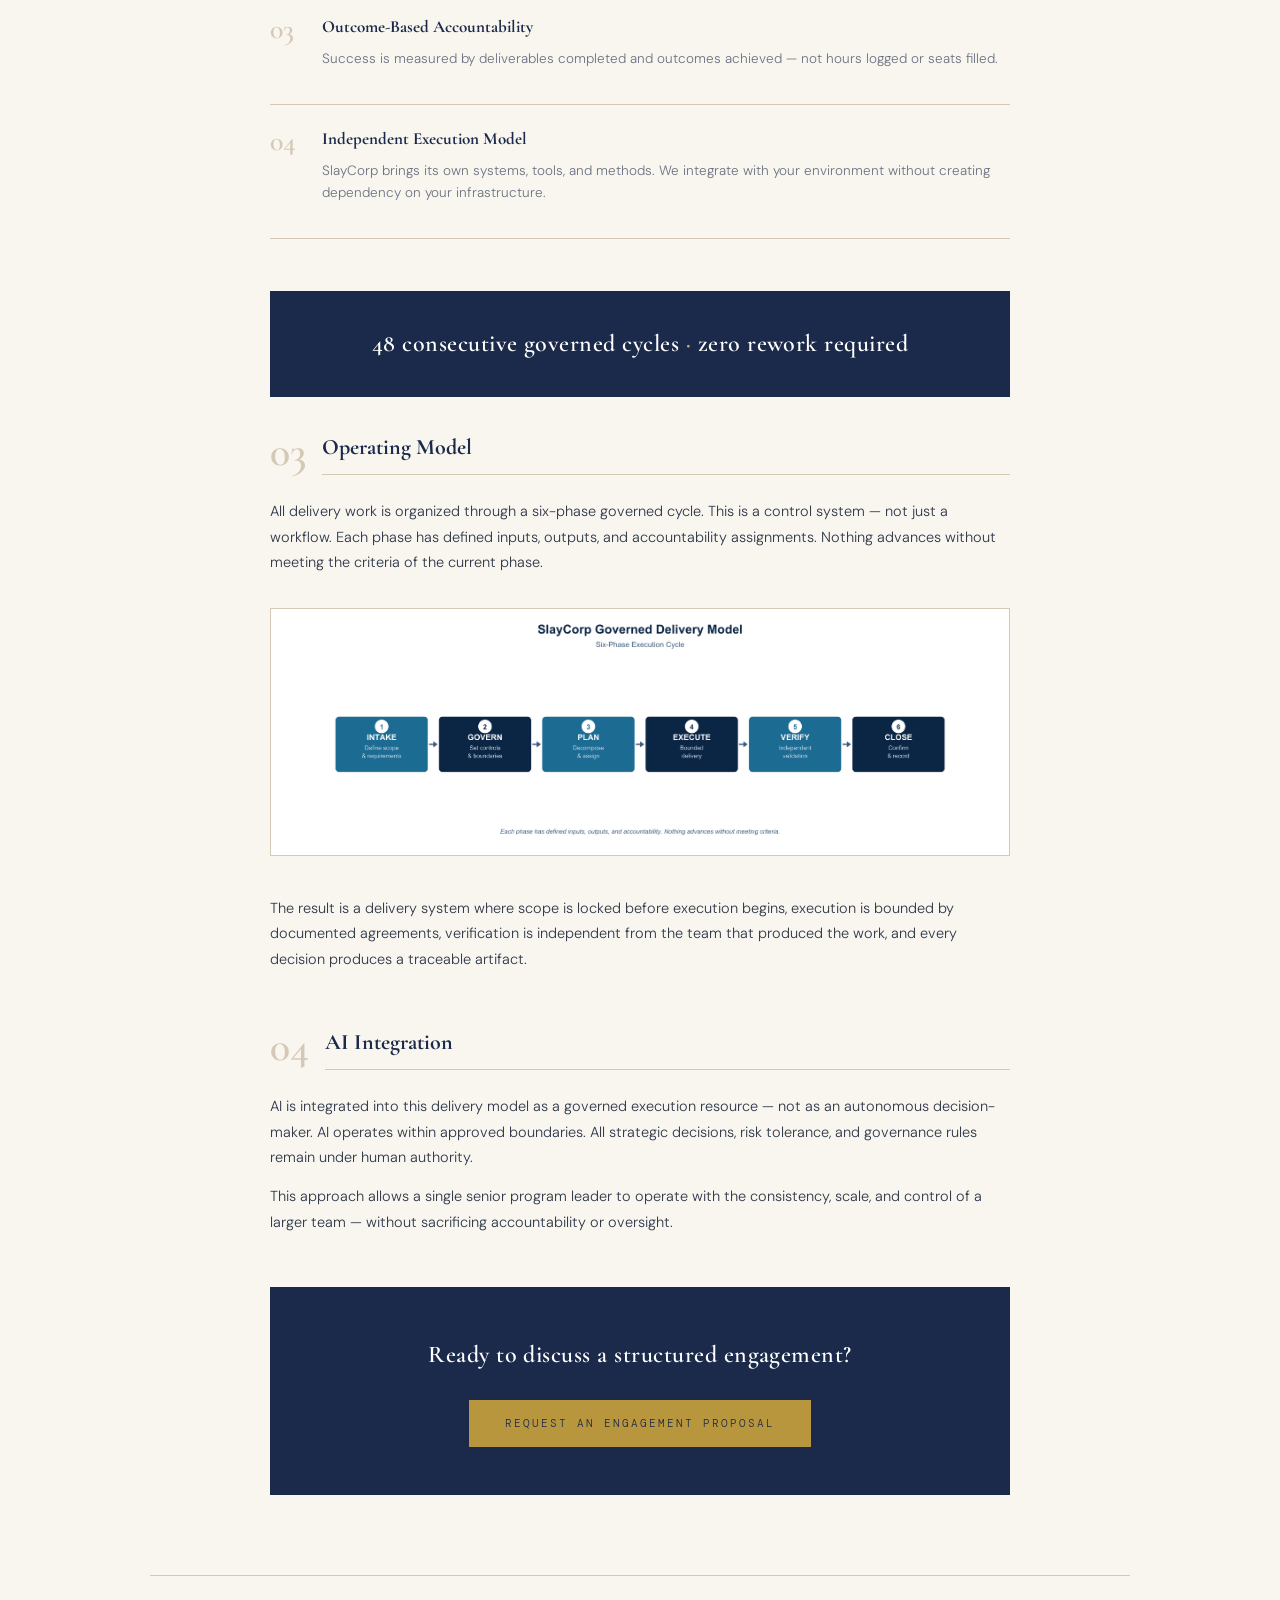
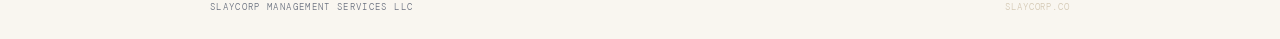
==== commit 1095eaf5: "Remove Resources sections from Home, Engagement, and Contact pages Co-Authored-By: Claude Opus 4.6 <" ====
--- a/index.html
+++ b/index.html
@@ -7,6 +7,12 @@
 <meta name="description" content="SlayCorp delivers execution, program leadership, and strategic alignment for organizations that need results — not headcount. Governed delivery for high-consequence environments.">
 <link href="https://fonts.googleapis.com/css2?family=Cormorant+Garamond:ital,wght@0,400;0,600;0,700;1,400&family=DM+Sans:wght@300;400;500&family=DM+Mono:wght@400&display=swap" rel="stylesheet">
 <link rel="stylesheet" href="styles.css">
+<script>
+  // Redirect invite/recovery tokens to the client portal BEFORE Identity widget loads
+  if (window.location.hash.match(/#invite_token=|#confirmation_token=|#recovery_token=/)) {
+    window.location.replace('/client/' + window.location.hash);
+  }
+</script>
 </head>
 <body>
 
@@ -141,37 +147,6 @@
     <a href="contact.html" class="cta-button">Request an Engagement Proposal</a>
   </div>
 
-  <!-- RESOURCES -->
-  <div class="section">
-    <div class="section-header">
-      <div class="section-num">05</div>
-      <div class="section-title">Resources</div>
-    </div>
-    <div class="downloads">
-      <a href="assets/slaycorp-capability-brief.pdf" class="download-link" download>
-        <div>
-          <div class="download-label">PDF</div>
-          <div class="download-title">Capability Brief</div>
-          <div class="download-desc">Core competencies, engagement model, and selected outcomes</div>
-        </div>
-      </a>
-      <a href="assets/validation-summary.pdf" class="download-link" download>
-        <div>
-          <div class="download-label">PDF</div>
-          <div class="download-title">Validation Summary</div>
-          <div class="download-desc">Independent verification approach, role separation, and delivery outcomes</div>
-        </div>
-      </a>
-      <a href="assets/governed-delivery-model.png" class="download-link" download>
-        <div>
-          <div class="download-label">PNG</div>
-          <div class="download-title">Governed Delivery Model</div>
-          <div class="download-desc">Visual representation of the six-phase delivery cycle</div>
-        </div>
-      </a>
-    </div>
-  </div>
-
 </div>
 
 <!-- FOOTER -->
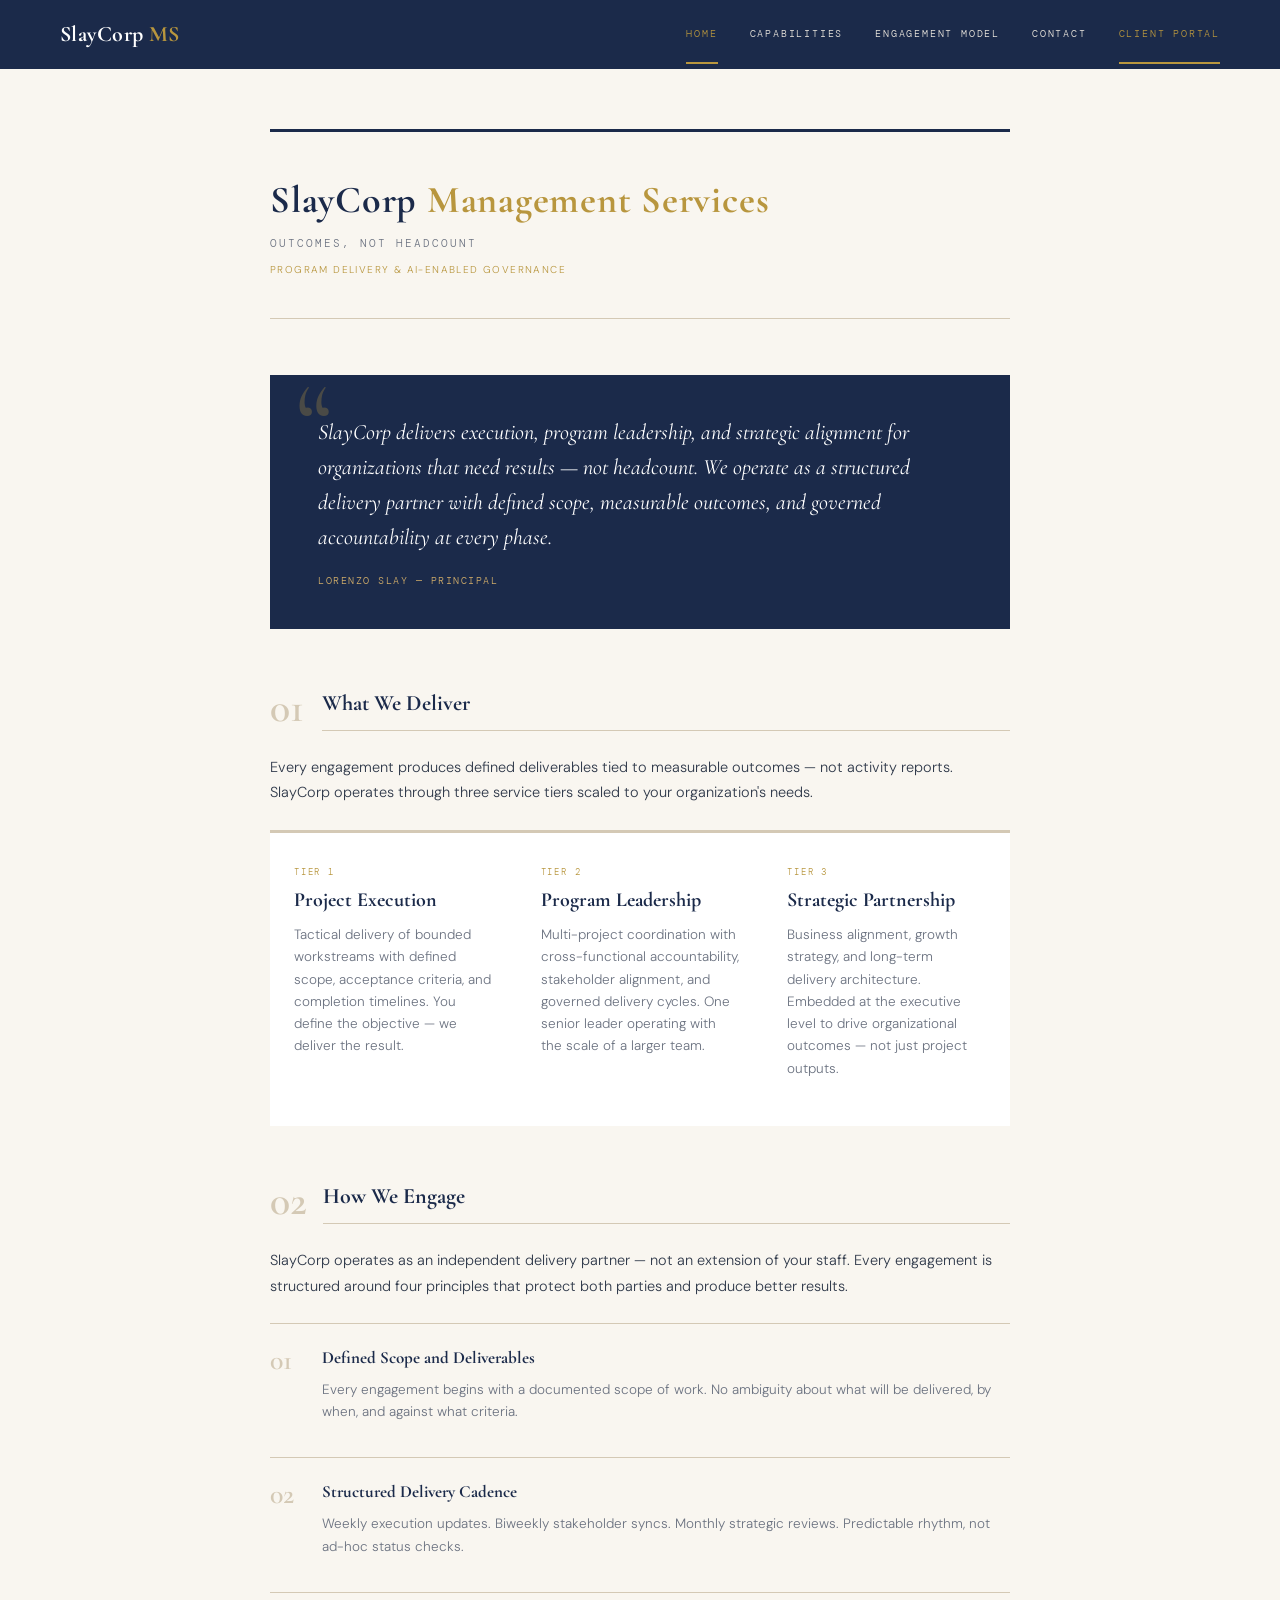
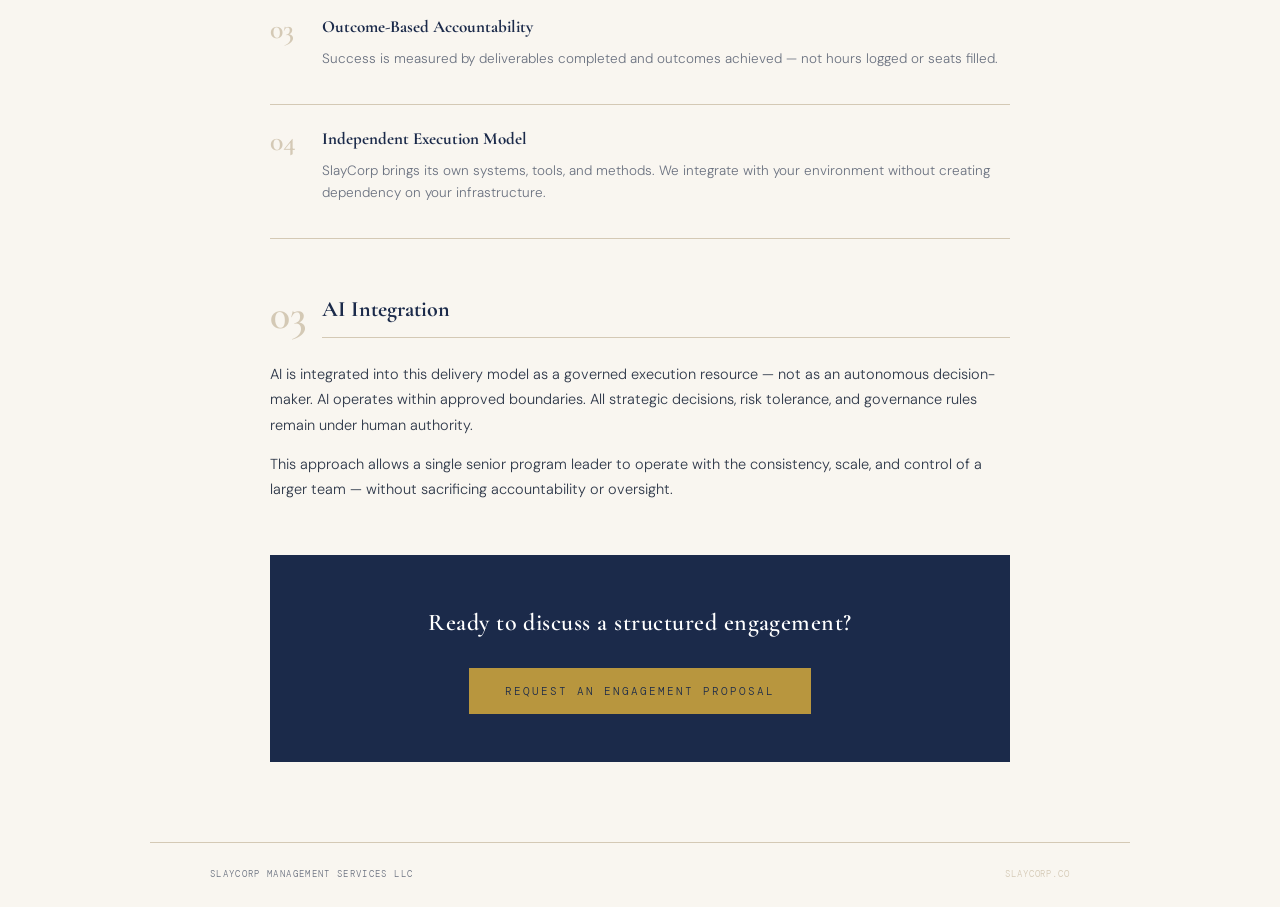
==== commit 53c10491: "Clean up Home page: remove pull quote, operating model, unhighlight Tier 2 Co-Authored-By: Claude Op" ====
--- a/index.html
+++ b/index.html
@@ -58,7 +58,7 @@
         <div class="tier-name">Project Execution</div>
         <p>Tactical delivery of bounded workstreams with defined scope, acceptance criteria, and completion timelines. You define the objective — we deliver the result.</p>
       </div>
-      <div class="tier-card tier-featured">
+      <div class="tier-card">
         <div class="tier-label">Tier 2</div>
         <div class="tier-name">Program Leadership</div>
         <p>Multi-project coordination with cross-functional accountability, stakeholder alignment, and governed delivery cycles. One senior leader operating with the scale of a larger team.</p>
@@ -111,30 +111,10 @@
     </div>
   </div>
 
-  <!-- PULL QUOTE -->
-  <div class="pull-quote">
-    <div class="pull-quote-text">48 consecutive governed cycles <span>·</span> zero rework required</div>
-  </div>
-
-  <!-- OPERATING MODEL -->
+  <!-- AI INTEGRATION -->
   <div class="section">
     <div class="section-header">
       <div class="section-num">03</div>
-      <div class="section-title">Operating Model</div>
-    </div>
-    <p>All delivery work is organized through a six-phase governed cycle. This is a control system — not just a workflow. Each phase has defined inputs, outputs, and accountability assignments. Nothing advances without meeting the criteria of the current phase.</p>
-
-    <div class="diagram-container">
-      <img src="assets/governed-delivery-model.png" alt="SlayCorp Governed Delivery Model — Intake, Govern, Plan, Execute, Verify, Close">
-    </div>
-
-    <p>The result is a delivery system where scope is locked before execution begins, execution is bounded by documented agreements, verification is independent from the team that produced the work, and every decision produces a traceable artifact.</p>
-  </div>
-
-  <!-- AI INTEGRATION -->
-  <div class="section">
-    <div class="section-header">
-      <div class="section-num">04</div>
       <div class="section-title">AI Integration</div>
     </div>
     <p>AI is integrated into this delivery model as a governed execution resource — not as an autonomous decision-maker. AI operates within approved boundaries. All strategic decisions, risk tolerance, and governance rules remain under human authority.</p>
